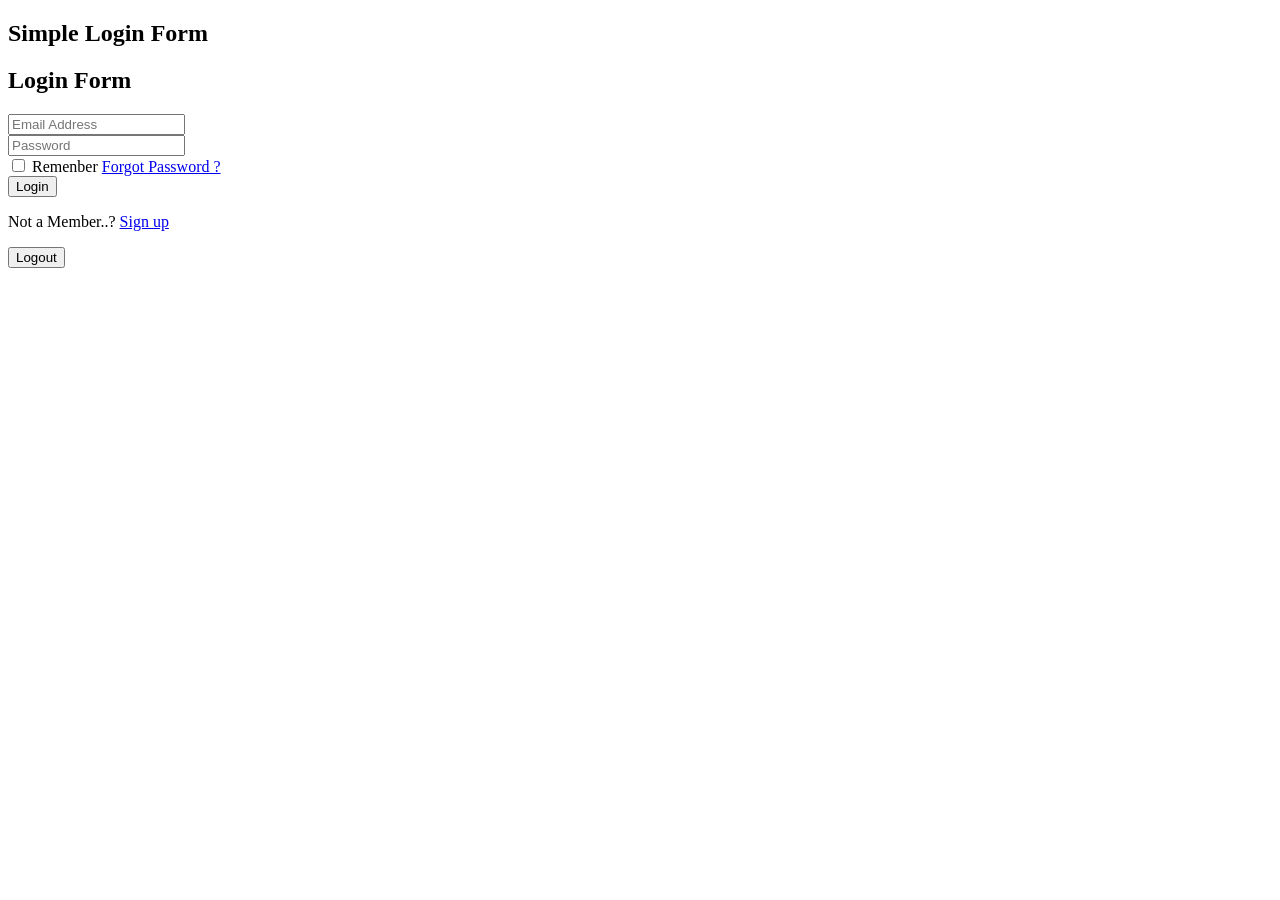
==== Cloud - Notes/loginPage.html @ d261d77e "Add files via upload" ====
<!DOCTYPE html>
<html lang="en">
<head>
    <meta charset="UTF-8">
    <meta name="viewport" content="width=device-width, initial-scale=1.0">
    <title> Simple Login Form </title>
    <link ref="stylesheet" href="style.css" >
</head>
<body>
    
    <div class="container">
        <h2 class="page-title"> Simple Login Form </h2>
        <div class="login-card shadow">
            <div class="card-header">
                <h2> Login Form </h2>
            </div>

            <form> 
                <div class="input-group">
                    <input type="email" placeholder="Email Address" required >
                </div>

                <div class="input-group">
                    <input type ="password" placeholder="Password" required >
                </div>

                <div class="options d-flex flex-row justify-content-between">
                    <label> <input type="checkbox"> Remenber </label>
                    <a href="#"> Forgot Password ? </a>
                </div>

                <button type="submit" class="login-btn"> Login </button>
                <p class="signup-text">
                    Not a Member..? <a href="#"> Sign up </a>  
                </p>
            </form>
        </div>
        <button onclick="logout()"> Logout </button>
    </div>
<script src="main.js"></script>

</body>
</html>
---- Cloud - Notes/style.css ----
.bg-container{
    background-color: #f4f6f8;
    background-size: cover;
    height:100vh;
    display: flex;
    justify-content: center;
    align-items: center;
}

.main-container{
    background: linear-gradient(to right, #e3f2fd, #ffffff) ;
    font-family: "Arial, sans-serif";
    padding: 30px;
    border-radius: 8px;
    align-items: center;
}

.main-heading{
    margin-bottom: 10px;
}

.main-para{
    color: #555;
    margin-bottom: 20px;
}

.button-group{
    padding: 10px;
    margin: 5px;
    border: none;
    font-size: 16px;
    cursor: pointer;
    border-radius: 6px;
    transition: transform 0.2s, background 0.3s;
}
.login{
    background: #1976d2;
    color: #ffffff;
}
.Sign{
    background: #2e7d32;
    color: #ffffff;
}

.btn:hover{
    transform: scale(1.05);
}

.modal{
    display: none;
    position: fixed;
    inset: 0;
    background: rgba(0,0,0,0.4);
}
.modal-content{
    background: #ffffff;
    width: 300px;
    margin: 120px auto;
    padding: 25px;
    border-radius: 8px;
}

.modal-content input{
    width: 100%;
    margin: 10px 0;
    padding: 8px;
}
.close{
    float: right;
    cursor:pointer;
}

.login-bg{
    background-color: #ffffff;
    align-items : center;
    height: 100%;
}


.container{
    background-color: #ffffff;
    align-items: center;
}
.page-title{
    margin-bottom: 20px;
    background-color: #6a1b9a;
}
.login-card{
    background : #ffffff;
    width : 360px;
    border-radius : 12px;
}
.card-header{
    background-color: linear-gradient(135deg, #6a5acd, #b84ac9);
    padding: 20px;
    color: #ffffff;
}

.card-header h2 {
    font-weight: 600;
}
.form{
    padding: 25px;
}
.input-group{
    margin-bottom: 15px;
}
.input-group input{
    width: 100%;
    padding: 12px 15px;
    border-radius: 25px;
    border: 1px solid #ddd;
    outline : none;
    font-size: 14px;
}
.options{
    font-size: 13px;
    margin-bottom: 20px;
}
.optins a{
    text-decoration: none;
    color: #6a5acd;
}
.login-btn{
    width: 100%;
    padding: 12px;
    border-radius: 25px;
    background: linear-gradient( 135deg, #6a5acd, #b84ac9);
    color: #ffffff;
    font-size: 16px;
    cursor  : pointer;
}
.login-btn:hover{
    opacity: 0.9;
}
.signup-text{
    margin-top: 15px;
    font-size: 14px;
}
.signup-text a{
    color: #6a5acd;
    text-decoration: none;
    font-weight: 600;
}
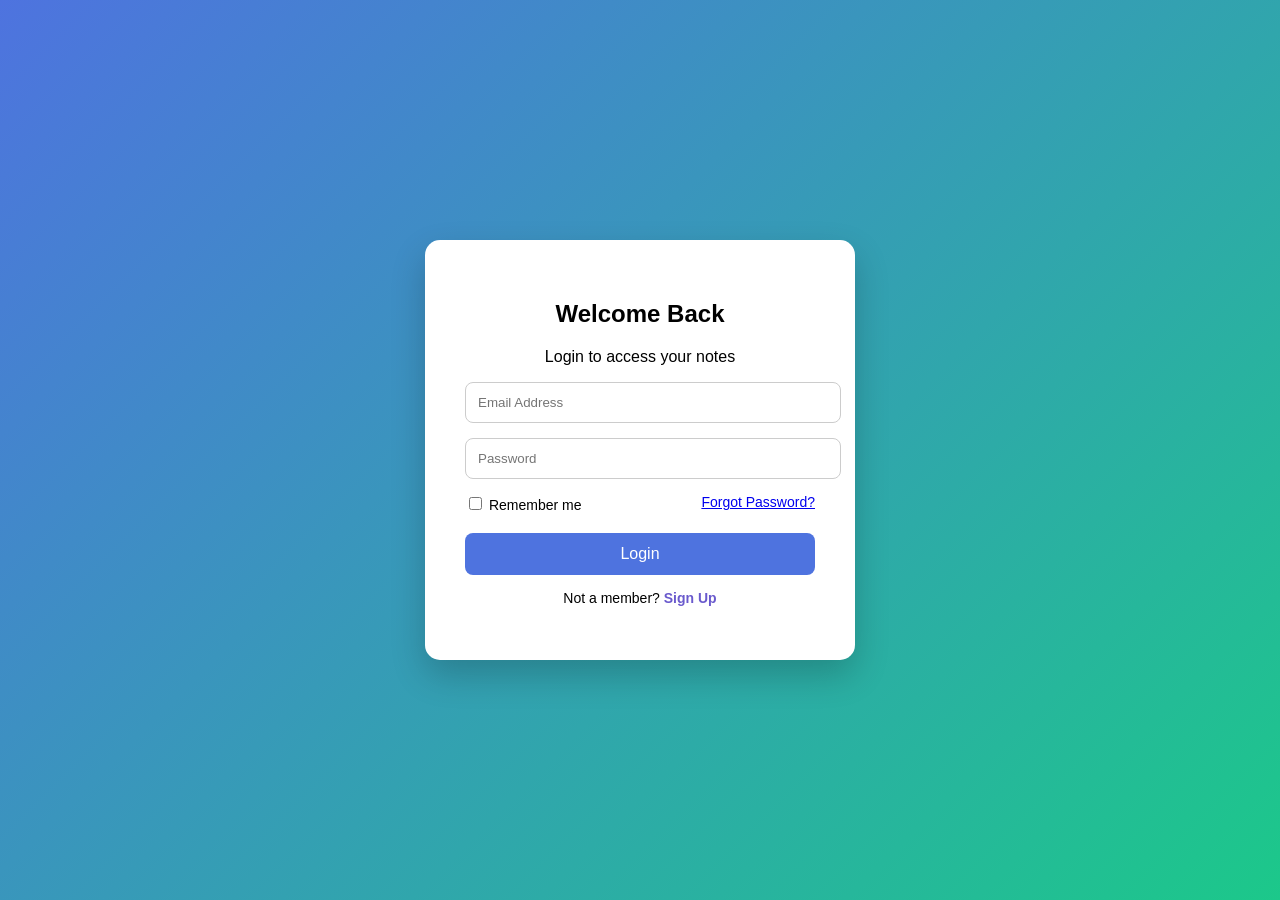
==== commit 263eafe2: "Update loginPage.html" ====
--- a/Cloud - Notes/loginPage.html
+++ b/Cloud - Notes/loginPage.html
@@ -3,41 +3,51 @@
 <head>
     <meta charset="UTF-8">
     <meta name="viewport" content="width=device-width, initial-scale=1.0">
-    <title> Simple Login Form </title>
-    <link ref="stylesheet" href="style.css" >
+    <title>Login | Cloud Notes</title>
+    <link rel="stylesheet" href="style.css">
 </head>
 <body>
-    
-    <div class="container">
-        <h2 class="page-title"> Simple Login Form </h2>
-        <div class="login-card shadow">
-            <div class="card-header">
-                <h2> Login Form </h2>
+
+    <div class="loginbody">
+        <div class="login-container">
+            
+            <div class="loginPage-card">
+                
+                <h2>Welcome Back </h2>
+                <p class="sub-text">Login to access your notes</p>
+
+                <form>
+
+                    <div class="inputPage-box">
+                        <input type="email" placeholder="Email Address" required>
+                    </div>
+
+                    <div class="inputPage-box">
+                        <input type="password" placeholder="Password" required>
+                    </div>
+
+                    <div class="optionsPage">
+                        <label>
+                            <input type="checkbox"> Remember me
+                        </label>
+                        <a href="#">Forgot Password?</a>
+                    </div>
+
+                    <button type="submit" class="loginPage-btn">
+                        Login
+                    </button>
+
+                    <p class="signup-text">
+                        Not a member?
+                        <a href="signup.html">Sign Up</a>
+                    </p>
+
+                </form>
+
             </div>
 
-            <form> 
-                <div class="input-group">
-                    <input type="email" placeholder="Email Address" required >
-                </div>
-
-                <div class="input-group">
-                    <input type ="password" placeholder="Password" required >
-                </div>
-
-                <div class="options d-flex flex-row justify-content-between">
-                    <label> <input type="checkbox"> Remenber </label>
-                    <a href="#"> Forgot Password ? </a>
-                </div>
-
-                <button type="submit" class="login-btn"> Login </button>
-                <p class="signup-text">
-                    Not a Member..? <a href="#"> Sign up </a>  
-                </p>
-            </form>
         </div>
-        <button onclick="logout()"> Logout </button>
     </div>
-<script src="main.js"></script>
 
 </body>
-</html>+</html>
--- a/Cloud - Notes/style.css
+++ b/Cloud - Notes/style.css
@@ -83,7 +83,7 @@
 }
 .page-title{
     margin-bottom: 20px;
-    background-color: #6a1b9a;
+   
 }
 .login-card{
     background : #ffffff;
@@ -141,4 +141,74 @@
     color: #6a5acd;
     text-decoration: none;
     font-weight: 600;
-}+}
+
+
+/* Remove default spacing */
+body {
+    margin: 0;
+}
+
+/* Full page background */
+.loginbody {
+    height: 100vh;
+    display: flex;
+    justify-content: center;
+    align-items: center;
+    background: linear-gradient(135deg, #4e73df, #1cc88a);
+    font-family: Arial, sans-serif;
+}
+
+/* Login Card */
+.loginPage-card {
+    background: white;
+    padding: 40px;
+    width: 350px;
+    border-radius: 15px;
+    box-shadow: 0 15px 35px rgba(0,0,0,0.2);
+    text-align: center;
+}
+
+/* Inputs */
+.inputPage-box {
+    margin-bottom: 15px;
+}
+
+.inputPage-box input {
+    width: 100%;
+    padding: 12px;
+    border-radius: 8px;
+    border: 1px solid #ccc;
+    outline: none;
+    transition: 0.3s;
+}
+
+.inputPage-box input:focus {
+    border-color: #4e73df;
+    box-shadow: 0 0 5px rgba(78,115,223,0.5);
+}
+
+/* Options */
+.optionsPage {
+    display: flex;
+    justify-content: space-between;
+    font-size: 14px;
+    margin-bottom: 20px;
+}
+
+/* Button */
+.loginPage-btn {
+    width: 100%;
+    padding: 12px;
+    border: none;
+    border-radius: 8px;
+    background: #4e73df;
+    color: white;
+    font-size: 16px;
+    cursor: pointer;
+    transition: 0.3s;
+}
+
+.loginPage-btn:hover {
+    background: #2e59d9;
+}
